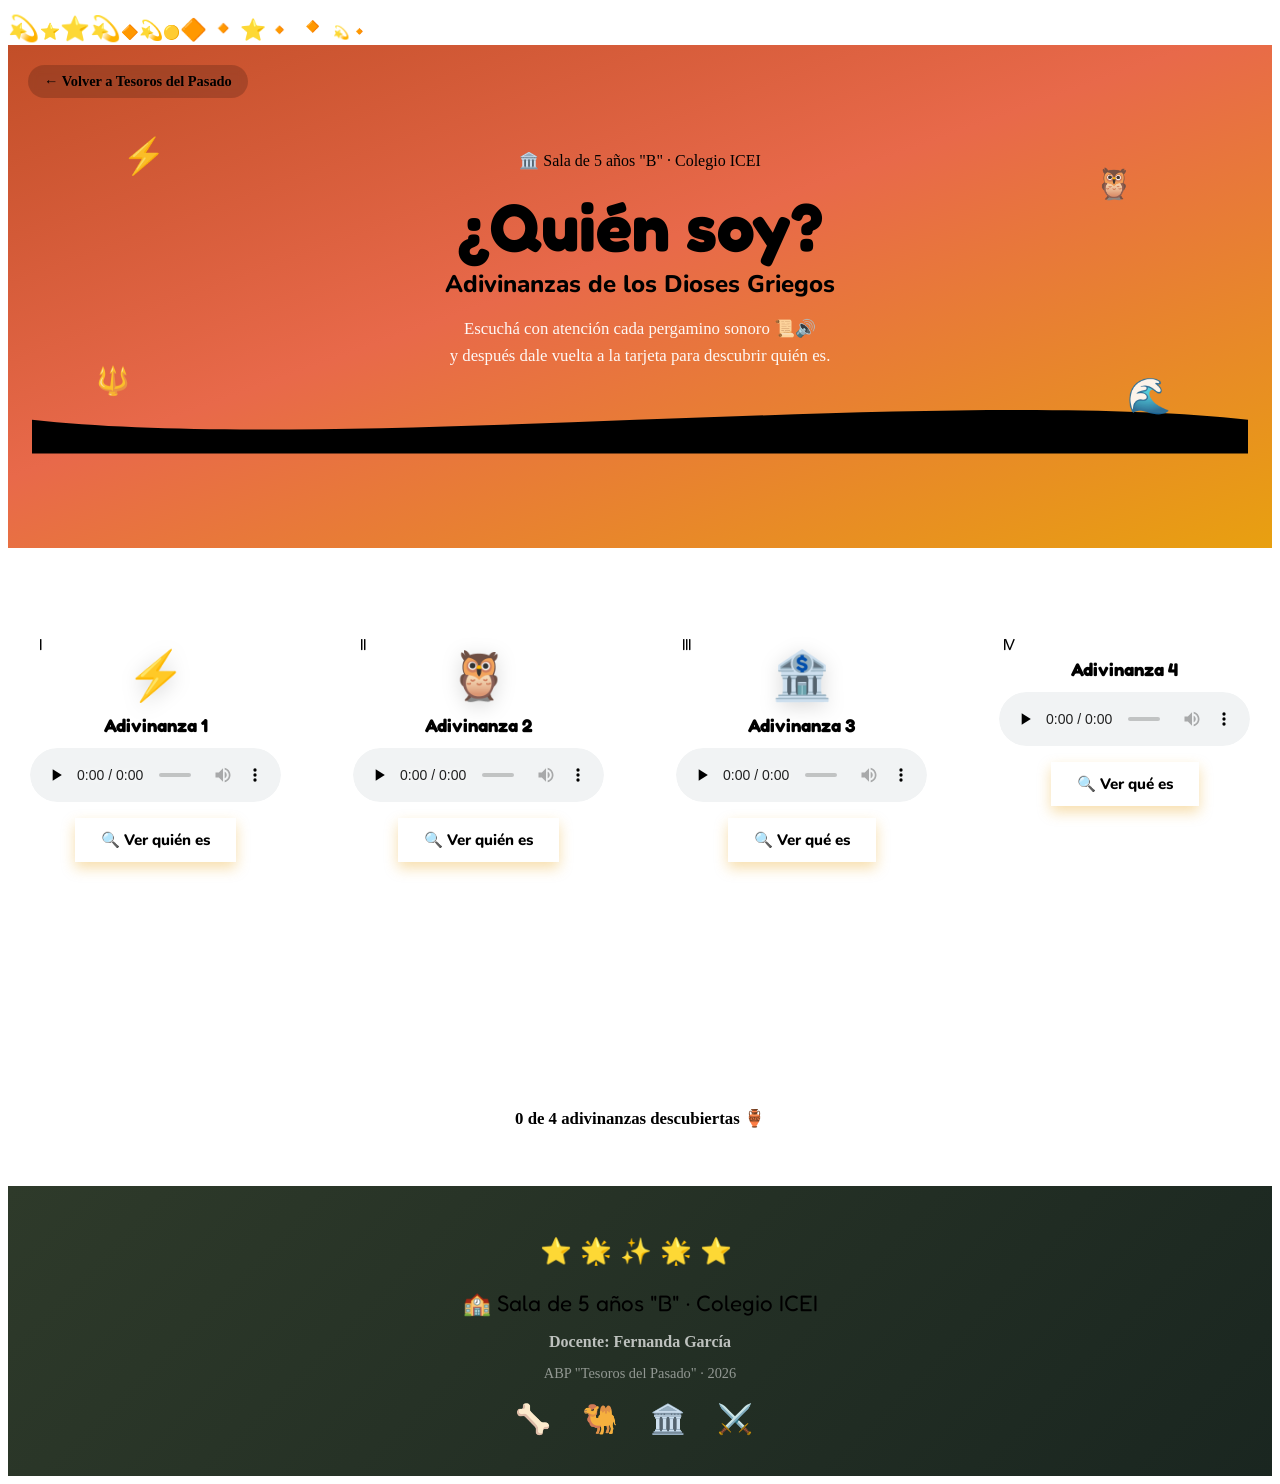
==== grecia/adivinanzas.html @ 4ac4b39e "Add files via upload" ====
<!DOCTYPE html>
<html lang="es">
<head>
  <meta charset="UTF-8" />
  <meta name="viewport" content="width=device-width, initial-scale=1.0" />
  <title>Adivinanzas de los Dioses · Tesoros del Pasado · ICEI</title>
  <link rel="stylesheet" href="styles.css" />
  <link rel="stylesheet" href="adivinanzas-styles.css" />
  <link rel="preconnect" href="https://fonts.googleapis.com" />
  <link rel="preconnect" href="https://fonts.gstatic.com" crossorigin />
  <link href="https://fonts.googleapis.com/css2?family=Fredoka+One&family=Nunito:wght@400;600;700;800&display=swap" rel="stylesheet" />
</head>
<body class="adiv-body">

  <!-- Partículas de fondo (mismo efecto que la landing) -->
  <div class="particles" id="particles"></div>

  <!-- MINI HERO -->
  <header class="adiv-hero">
    <a href="../index.html" class="adiv-back">← Volver a Tesoros del Pasado</a>

    <div class="adiv-hero-deco deco-a">⚡</div>
    <div class="adiv-hero-deco deco-b">🦉</div>
    <div class="adiv-hero-deco deco-c">🔱</div>
    <div class="adiv-hero-deco deco-d">🌊</div>

    <div class="adiv-hero-content">
      <p class="school-tag">🏛️ Sala de 5 años "B" · Colegio ICEI</p>
      <h1 class="adiv-title">
        <span>¿Quién soy?</span>
        <span class="adiv-title-sub">Adivinanzas de los Dioses Griegos</span>
      </h1>
      <p class="adiv-subtitle">
        Escuchá con atención cada pergamino sonoro 📜🔊<br/>
        y después dale vuelta a la tarjeta para descubrir quién es.
      </p>
    </div>

    <div class="wave-divider">
      <svg viewBox="0 0 1440 80" preserveAspectRatio="none" xmlns="http://www.w3.org/2000/svg">
        <path d="M0,40 C360,80 1080,0 1440,40 L1440,80 L0,80 Z" fill="var(--bg-main)"/>
      </svg>
    </div>
  </header>

  <!-- GRID DE ADIVINANZAS -->
  <main class="adiv-main">
    <div class="container">

      <div class="adiv-grid">

        <!-- ADIVINANZA 1 · ZEUS -->
        <div class="riddle-card" data-riddle="1">
          <div class="riddle-inner">

            <div class="riddle-face riddle-front">
              <div class="riddle-number">I</div>
              <span class="riddle-icon">⚡</span>
              <h2 class="riddle-label">Adivinanza 1</h2>
                   <audio class="riddle-audio" controls preload="none">
                <source src="zeus.mp3" type="audio/mpeg" />
              </audio>
              <button type="button" class="riddle-flip-btn">
                <span>🔍 Ver quién es</span>
              </button>
            </div>

            <div class="riddle-face riddle-back">
              <div class="riddle-img-carousel">
                <div class="riddle-img-track">
                  <img src="zeus.jpeg" alt="Dibujo de Zeus - producción 1" class="riddle-carousel-img active" />
                  <img src="zeus2.jpeg" alt="Dibujo de Zeus - producción 2" class="riddle-carousel-img" />
                </div>
                <button type="button" class="riddle-carousel-btn prev" aria-label="Dibujo anterior">‹</button>
                <button type="button" class="riddle-carousel-btn next" aria-label="Dibujo siguiente">›</button>
                <div class="riddle-carousel-dots">
                  <button type="button" class="riddle-dot-btn active" data-index="0" aria-label="Ver dibujo 1"></button>
                  <button type="button" class="riddle-dot-btn" data-index="1" aria-label="Ver dibujo 2"></button>
                </div>
              </div>
              <h3 class="riddle-answer-name">¡Soy Zeus! ⚡</h3>
              <p class="riddle-answer-fact">Dios del cielo y el trueno, rey del Olimpo.</p>
              <button type="button" class="riddle-flip-btn riddle-flip-back">
                <span>↩ Volver</span>
              </button>
            </div>

          </div>
        </div>

        <!-- ADIVINANZA 2 · ATENEA -->
        <div class="riddle-card" data-riddle="2">
          <div class="riddle-inner">

            <div class="riddle-face riddle-front">
              <div class="riddle-number">II</div>
              <span class="riddle-icon">🦉</span>
              <h2 class="riddle-label">Adivinanza 2</h2>
             
              <audio class="riddle-audio" controls preload="none">
                <source src="Atenea.mp4" type="audio/mpeg" />
              </audio>
              <button type="button" class="riddle-flip-btn">
                <span>🔍 Ver quién es</span>
              </button>
            </div>

           <div class="riddle-face riddle-back">
              <div class="riddle-img-carousel">
                <div class="riddle-img-track">
                  <img src="atenea.jpeg" alt="Dibujo de Zeus - producción 1" class="riddle-carousel-img active" />
                  <img src="zeus2.jpeg" alt="Dibujo de Zeus - producción 2" class="riddle-carousel-img" />
                </div>
                <button type="button" class="riddle-carousel-btn prev" aria-label="Dibujo anterior">‹</button>
                <button type="button" class="riddle-carousel-btn next" aria-label="Dibujo siguiente">›</button>
                <div class="riddle-carousel-dots">
                  <button type="button" class="riddle-dot-btn active" data-index="0" aria-label="Ver dibujo 1"></button>
                  <button type="button" class="riddle-dot-btn" data-index="1" aria-label="Ver dibujo 2"></button>
                </div>
              </div>
              <h3 class="riddle-answer-name">¡Soy Atenea! 🦉</h3>
              <p class="riddle-answer-fact">Diosa de la sabiduría y la estrategia.</p>
              <button type="button" class="riddle-flip-btn riddle-flip-back">
                <span>↩ Volver</span>
              </button>
            </div>

          </div>
        </div>

        <!-- ADIVINANZA 3 · PARTENÓN -->
        <div class="riddle-card" data-riddle="2">
          <div class="riddle-inner">

            <div class="riddle-face riddle-front">
              <div class="riddle-number">III</div>
              <span class="riddle-icon">🏦</span>
              <h2 class="riddle-label">Adivinanza 3</h2>
             
              <audio class="riddle-audio" controls preload="none">
                <source src="Partenon.mp4" type="audio/mpeg" />
              </audio>
              <button type="button" class="riddle-flip-btn">
                <span>🔍 Ver qué es</span>
              </button>
            </div>

           <div class="riddle-face riddle-back">
              <div class="riddle-img-carousel">
                <div class="riddle-img-track">
                   <!-- agregar imagenessssssssssss PARTENÓN -->
                  <img src="atenea.jpeg" alt="Dibujo de Zeus - producción 1" class="riddle-carousel-img active" />
                  <img src="zeus2.jpeg" alt="Dibujo de Zeus - producción 2" class="riddle-carousel-img" />
                </div>
                <button type="button" class="riddle-carousel-btn prev" aria-label="Dibujo anterior">‹</button>
                <button type="button" class="riddle-carousel-btn next" aria-label="Dibujo siguiente">›</button>
                <div class="riddle-carousel-dots">
                  <button type="button" class="riddle-dot-btn active" data-index="0" aria-label="Ver dibujo 1"></button>
                  <button type="button" class="riddle-dot-btn" data-index="1" aria-label="Ver dibujo 2"></button>
                </div>
              </div>
              <h3 class="riddle-answer-name">¡El Partenón! 🏦</h3>
              <p class="riddle-answer-fact">Templo griego.</p>
              <button type="button" class="riddle-flip-btn riddle-flip-back">
                <span>↩ Volver</span>
              </button>
            </div>

          </div>
        </div>

<!-- ADIVINANZA 4 · ??????? -->
        <div class="riddle-card" data-riddle="2">
          <div class="riddle-inner">

            <div class="riddle-face riddle-front">
              <div class="riddle-number">IV</div>
              <span class="riddle-icon"></span>
              <h2 class="riddle-label">Adivinanza 4</h2>
             
              <audio class="riddle-audio" controls preload="none">
                <source src="Partenon.mp4" type="audio/mpeg" />
              </audio>
              <button type="button" class="riddle-flip-btn">
                <span>🔍 Ver qué es</span>
              </button>
            </div>

           <div class="riddle-face riddle-back">
              <div class="riddle-img-carousel">
                <div class="riddle-img-track">
                   <!-- agregar imagenessssssssssss PARTENÓN -->
                  <img src="atenea.jpeg" alt="Dibujo de Zeus - producción 1" class="riddle-carousel-img active" />
                  <img src="zeus2.jpeg" alt="Dibujo de Zeus - producción 2" class="riddle-carousel-img" />
                </div>
                <button type="button" class="riddle-carousel-btn prev" aria-label="Dibujo anterior">‹</button>
                <button type="button" class="riddle-carousel-btn next" aria-label="Dibujo siguiente">›</button>
                <div class="riddle-carousel-dots">
                  <button type="button" class="riddle-dot-btn active" data-index="0" aria-label="Ver dibujo 1"></button>
                  <button type="button" class="riddle-dot-btn" data-index="1" aria-label="Ver dibujo 2"></button>
                </div>
              </div>
              <h3 class="riddle-answer-name">¡El Partenón! 🏦</h3>
              <p class="riddle-answer-fact">Templo griego.</p>
              <button type="button" class="riddle-flip-btn riddle-flip-back">
                <span>↩ Volver</span>
              </button>
            </div>

          </div>
        </div>

      </div>

      <p class="adiv-progress" id="adivProgress">0 de 4 adivinanzas descubiertas 🏺</p>

    </div>
  </main>

  <!-- FOOTER -->
  <footer class="footer">
    <div class="container">
      <div class="footer-stars">⭐🌟✨🌟⭐</div>
      <p class="footer-school">🏫 Sala de 5 años "B" · Colegio ICEI</p>
      <p class="footer-teachers">Docente: Fernanda García</p>
      <p class="footer-year">ABP "Tesoros del Pasado" · 2026</p>
      <div class="footer-emojis">🦴 🐫 🏛️ ⚔️</div>
    </div>
  </footer>

  <script src="adivinanzas-script.js"></script>
</body>
</html>
---- grecia/adivinanzas-styles.css ----
/* ============================================
   ADIVINANZAS DE LOS DIOSES — adivinanzas-styles.css
   Extiende la paleta de Tesoros del Pasado con un
   guiño a la cerámica griega: terracota + guarda griega
   ============================================ */

.adiv-body {
  background: var(--bg-main);
}

/* ---------- Guarda griega (meandro) — elemento distintivo ---------- */
.greek-key {
  height: 18px;
  width: 100%;
  background-image:
    linear-gradient(var(--gold-dark) 0 100%);
  -webkit-mask-image: url("data:image/svg+xml;utf8,<svg xmlns='http://www.w3.org/2000/svg' width='36' height='18'><path d='M0 0H36V6H12V12H36V18H6V6H0Z' fill='black'/></svg>");
  mask-image: url("data:image/svg+xml;utf8,<svg xmlns='http://www.w3.org/2000/svg' width='36' height='18'><path d='M0 0H36V6H12V12H36V18H6V6H0Z' fill='black'/></svg>");
  -webkit-mask-repeat: repeat-x;
  mask-repeat: repeat-x;
  -webkit-mask-size: 36px 18px;
  mask-size: 36px 18px;
}

/* ---------- Mini hero ---------- */
.adiv-hero {
  position: relative;
  background: linear-gradient(160deg, #C24E28 0%, #E8694A 45%, #E8A010 100%);
  padding: 90px 24px 90px;
  text-align: center;
  overflow: hidden;
}

.adiv-back {
  position: absolute;
  top: 20px;
  left: 20px;
  color: var(--white);
  text-decoration: none;
  font-weight: 700;
  font-size: 0.9rem;
  background: rgba(0,0,0,0.18);
  padding: 8px 16px;
  border-radius: 50px;
  backdrop-filter: blur(4px);
  transition: background 0.2s ease, transform 0.2s ease;
  z-index: 3;
}
.adiv-back:hover {
  background: rgba(0,0,0,0.32);
  transform: translateX(-3px);
}

.adiv-hero-deco {
  position: absolute;
  font-size: 2.2rem;
  animation: adivFloat 4s ease-in-out infinite alternate;
  pointer-events: none;
  opacity: 0.9;
}
.deco-a { top: 18%; left: 9%;  animation-delay: 0s; }
.deco-b { top: 24%; right: 11%; animation-delay: 0.6s; font-size: 1.9rem; }
.deco-c { bottom: 30%; left: 7%; animation-delay: 1.1s; font-size: 1.7rem; }
.deco-d { bottom: 26%; right: 8%; animation-delay: 0.3s; }

@keyframes adivFloat {
  from { transform: translateY(0) rotate(-6deg); }
  to   { transform: translateY(-12px) rotate(6deg); }
}

.adiv-hero-content { position: relative; z-index: 2; max-width: 720px; margin: 0 auto; }

.adiv-title {
  font-family: 'Fredoka One', cursive;
  color: var(--white);
  margin: 18px 0 14px;
  line-height: 1.15;
}
.adiv-title span:first-child {
  display: block;
  font-size: clamp(2.6rem, 8vw, 4.2rem);
  text-shadow: 3px 3px 0 var(--terracota), 0 6px 20px rgba(0,0,0,0.25);
}
.adiv-title-sub {
  display: block;
  font-family: 'Nunito', sans-serif;
  font-weight: 800;
  font-size: clamp(1.1rem, 3vw, 1.5rem);
  color: var(--gold-light);
  margin-top: 6px;
}

.adiv-subtitle {
  color: rgba(255,255,255,0.95);
  font-size: 1.05rem;
  line-height: 1.6;
}

/* ---------- Grid de adivinanzas ---------- */
.adiv-main {
  padding: 56px 0 40px;
  position: relative;
  z-index: 1;
}

.adiv-grid {
  display: grid;
  grid-template-columns: repeat(auto-fit, minmax(260px, 1fr));
  gap: 28px;
  margin-top: 8px;
}

/* ---------- Tarjeta con flip 3D ---------- */
.riddle-card {
  perspective: 1600px;
  min-height: 460px;
}

.riddle-inner {
  position: relative;
  width: 100%;
  height: 100%;
  min-height: 460px;
  transition: transform 0.7s cubic-bezier(0.4, 0.2, 0.2, 1);
  transform-style: preserve-3d;
}

.riddle-card.flipped .riddle-inner {
  transform: rotateY(180deg);
}

.riddle-face {
  position: absolute;
  inset: 0;
  backface-visibility: hidden;
  border-radius: var(--radius-card);
  padding: 26px 22px 22px;
  display: flex;
  flex-direction: column;
  align-items: center;
  text-align: center;
  box-shadow: 0 10px 28px var(--shadow);
  overflow: hidden;
}

.riddle-front {
  background: var(--bg-section);
  border: 2px solid var(--sand-dark);
}

.riddle-front::after {
  content: "";
  position: absolute;
  left: 0; right: 0; bottom: 0;
  height: 10px;
  background-image: linear-gradient(var(--terracota) 0 100%);
  -webkit-mask-image: url("data:image/svg+xml;utf8,<svg xmlns='http://www.w3.org/2000/svg' width='36' height='18'><path d='M0 0H36V6H12V12H36V18H6V6H0Z' fill='black'/></svg>");
  mask-image: url("data:image/svg+xml;utf8,<svg xmlns='http://www.w3.org/2000/svg' width='36' height='18'><path d='M0 0H36V6H12V12H36V18H6V6H0Z' fill='black'/></svg>");
  -webkit-mask-repeat: repeat-x;
  mask-repeat: repeat-x;
  -webkit-mask-size: 24px 10px;
  mask-size: 24px 10px;
}

.riddle-back {
  background: linear-gradient(165deg, #FFF8ED 0%, #FCEBC9 100%);
  border: 2px solid var(--gold);
  transform: rotateY(180deg);
  justify-content: center;
}

.riddle-number {
  font-family: 'Fredoka One', cursive;
  font-size: 1rem;
  color: var(--white);
  background: var(--terracota);
  width: 32px;
  height: 32px;
  border-radius: 50%;
  display: flex;
  align-items: center;
  justify-content: center;
  position: absolute;
  top: 16px;
  left: 16px;
}

.riddle-icon {
  font-size: 3rem;
  margin-top: 10px;
  filter: drop-shadow(0 4px 10px rgba(0,0,0,0.15));
}

.riddle-label {
  font-family: 'Fredoka One', cursive;
  color: var(--terracota);
  font-size: 1.15rem;
  margin: 10px 0 12px;
}

.riddle-text {
  font-size: 0.98rem;
  line-height: 1.55;
  color: var(--text-soft);
  margin-bottom: 16px;
  flex-grow: 1;
}

.riddle-audio {
  width: 100%;
  max-width: 260px;
  margin-bottom: 16px;
  border-radius: 50px;
}

.riddle-audio-soon {
  background: var(--sand);
  color: var(--text-soft);
  font-weight: 700;
  font-size: 0.85rem;
  padding: 8px 16px;
  border-radius: 50px;
  margin-bottom: 16px;
  border: 1px dashed var(--gold-dark);
}

.riddle-flip-btn {
  border: none;
  background: var(--gold);
  color: var(--white);
  font-family: 'Nunito', sans-serif;
  font-weight: 800;
  font-size: 0.95rem;
  padding: 12px 26px;
  border-radius: var(--radius-btn);
  cursor: pointer;
  transition: transform 0.2s ease, background 0.2s ease;
  box-shadow: 0 6px 14px rgba(232, 160, 16, 0.35);
}
.riddle-flip-btn:hover {
  transform: translateY(-2px) scale(1.03);
  background: var(--gold-dark);
}

.riddle-flip-back {
  background: var(--sky);
  box-shadow: 0 6px 14px rgba(74, 175, 204, 0.35);
  margin-top: 14px;
}
.riddle-flip-back:hover { background: var(--sky-dark); }

.riddle-img {
  width: 100%;
  max-width: 220px;
  aspect-ratio: 3 / 4;
  object-fit: cover;
  border-radius: 16px;
  border: 3px solid var(--white);
  box-shadow: 0 8px 20px var(--shadow);
  margin-bottom: 14px;
}

/* ---------- Mini-carrusel (tarjetas con más de 1 dibujo de respuesta) ---------- */
.riddle-img-carousel {
  position: relative;
  width: 100%;
  max-width: 220px;
  aspect-ratio: 3 / 4;
  border-radius: 16px;
  overflow: hidden;
  border: 3px solid var(--white);
  box-shadow: 0 8px 20px var(--shadow);
  margin-bottom: 14px;
}

.riddle-img-track { position: relative; width: 100%; height: 100%; }

.riddle-carousel-img {
  position: absolute;
  inset: 0;
  width: 100%;
  height: 100%;
  object-fit: cover;
  opacity: 0;
  transition: opacity 0.4s ease;
}
.riddle-carousel-img.active { opacity: 1; }

.riddle-carousel-btn {
  position: absolute;
  top: 50%;
  transform: translateY(-50%);
  background: rgba(0,0,0,0.35);
  color: var(--white);
  border: none;
  width: 28px;
  height: 28px;
  border-radius: 50%;
  font-size: 1.1rem;
  line-height: 1;
  cursor: pointer;
  display: flex;
  align-items: center;
  justify-content: center;
  transition: background 0.2s ease;
}
.riddle-carousel-btn:hover { background: rgba(0,0,0,0.55); }
.riddle-carousel-btn.prev { left: 8px; }
.riddle-carousel-btn.next { right: 8px; }

.riddle-carousel-dots {
  position: absolute;
  bottom: 8px;
  left: 0;
  right: 0;
  display: flex;
  justify-content: center;
  gap: 6px;
}
.riddle-dot-btn {
  width: 8px;
  height: 8px;
  border-radius: 50%;
  border: none;
  background: rgba(255,255,255,0.55);
  cursor: pointer;
  padding: 0;
}
.riddle-dot-btn.active { background: var(--gold-light); }

.riddle-answer-name {
  font-family: 'Fredoka One', cursive;
  color: var(--jungle);
  font-size: 1.3rem;
  margin-bottom: 6px;
}

.riddle-answer-fact {
  color: var(--text-soft);
  font-size: 0.92rem;
  margin-bottom: 4px;
}

/* Marca sutil en tarjetas con audio pendiente */
.audio-pending .riddle-front {
  border-style: dashed;
}

/* ---------- Progreso ---------- */
.adiv-progress {
  text-align: center;
  margin-top: 36px;
  font-weight: 800;
  color: var(--text-soft);
  font-size: 1.05rem;
}

/* ---------- Responsive ---------- */
@media (max-width: 480px) {
  .adiv-back { font-size: 0.8rem; padding: 6px 12px; top: 14px; left: 14px; }
  .riddle-card, .riddle-inner { min-height: 420px; }
}

/* ---------- Accesibilidad: reduce motion ---------- */
@media (prefers-reduced-motion: reduce) {
  .riddle-inner { transition: none; }
  .adiv-hero-deco { animation: none; }
}

/* ============================================
   FOOTER
   ============================================ */
.footer {
  background: linear-gradient(135deg, #2E3A2A 0%, #1A2620 100%);
  color: var(--white);
  text-align: center;
  padding: 50px 24px 40px;
}
.footer-stars {
  font-size: 1.6rem;
  letter-spacing: 8px;
  margin-bottom: 18px;
  animation: starPulse 2s ease-in-out infinite;
}
@keyframes starPulse {
  0%, 100% { opacity: 1; }
  50%       { opacity: 0.6; }
}
.footer-school {
  font-family: 'Fredoka One', cursive;
  font-size: 1.4rem;
  margin-bottom: 8px;
  color: var(--gold-light);
}
.footer-teachers {
  font-size: 1rem;
  color: rgba(255,255,255,0.7);
  margin-bottom: 6px;
  font-weight: 600;
}
.footer-year {
  font-size: 0.9rem;
  color: rgba(255,255,255,0.5);
  margin-bottom: 20px;
}
.footer-emojis {
  font-size: 1.8rem;
  letter-spacing: 12px;
}
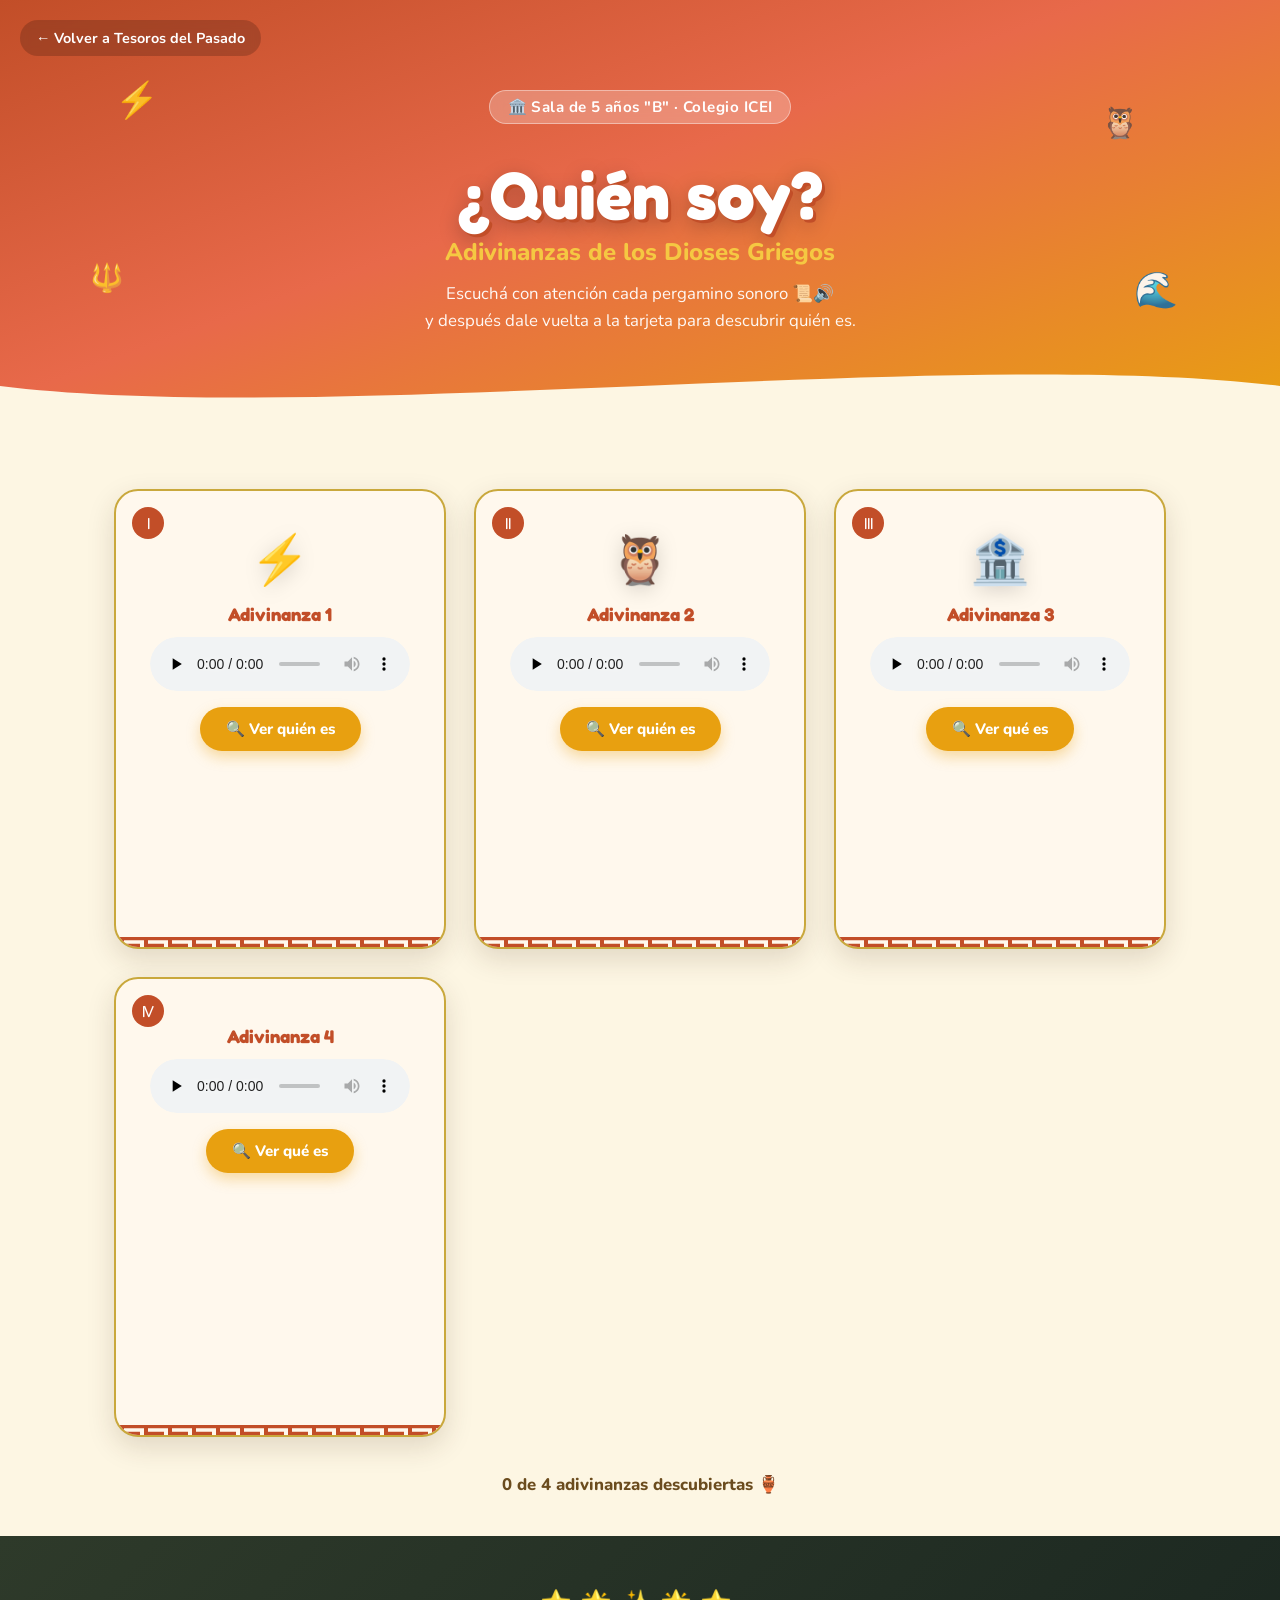
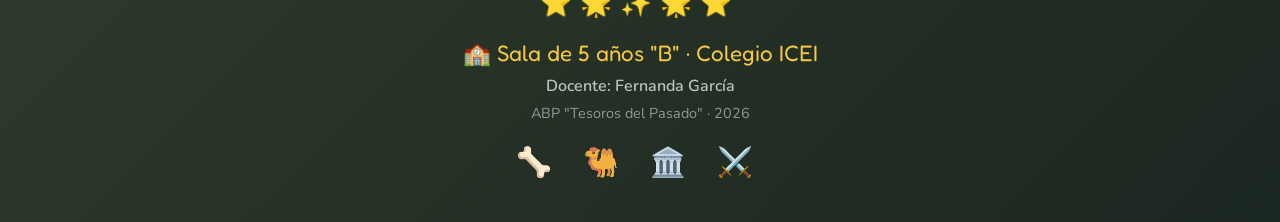
==== commit 81dca957: "Update stylesheet link path in adivinanzas.html" ====
--- a/grecia/adivinanzas.html
+++ b/grecia/adivinanzas.html
@@ -4,7 +4,7 @@
   <meta charset="UTF-8" />
   <meta name="viewport" content="width=device-width, initial-scale=1.0" />
   <title>Adivinanzas de los Dioses · Tesoros del Pasado · ICEI</title>
-  <link rel="stylesheet" href="styles.css" />
+  <link rel="stylesheet" href="../styles.css" />
   <link rel="stylesheet" href="adivinanzas-styles.css" />
   <link rel="preconnect" href="https://fonts.googleapis.com" />
   <link rel="preconnect" href="https://fonts.gstatic.com" crossorigin />
--- a/styles.css
+++ b/styles.css
@@ -0,0 +1,878 @@
+/* ============================================
+   TESOROS DEL PASADO — Sala de 5 · ICEI
+   Paleta: arena cálida, terracota, dorado,
+   cielo turquesa, verde selva
+   ============================================ */
+
+/* ---------- Variables ---------- */
+:root {
+  --bg-main:       #FDF6E3;
+  --bg-section:    #FFF8ED;
+  --gold:          #E8A010;
+  --gold-light:    #F5C842;
+  --gold-dark:     #B8780A;
+  --terracota:     #C24E28;
+  --terracota-lt:  #E8694A;
+  --sky:           #4AAFCC;
+  --sky-dark:      #2E8DAE;
+  --jungle:        #3A8F5C;
+  --jungle-lt:     #5EB87E;
+  --sand:          #F2D98A;
+  --sand-dark:     #C9A83C;
+  --text-main:     #3D2B0F;
+  --text-soft:     #6B4C1E;
+  --white:         #FFFFFF;
+  --shadow:        rgba(61,43,15,0.15);
+  --radius-card:   24px;
+  --radius-btn:    50px;
+}
+
+/* ---------- Reset & Base ---------- */
+*, *::before, *::after { box-sizing: border-box; margin: 0; padding: 0; }
+
+html { scroll-behavior: smooth; }
+
+body {
+  font-family: 'Nunito', sans-serif;
+  background: var(--bg-main);
+  color: var(--text-main);
+  overflow-x: hidden;
+  position: relative;
+}
+
+/* ---------- Partículas de fondo ---------- */
+.particles {
+  position: fixed;
+  inset: 0;
+  pointer-events: none;
+  z-index: 0;
+  overflow: hidden;
+}
+
+.particle {
+  position: absolute;
+  font-size: 1.4rem;
+  opacity: 0.18;
+  animation: floatParticle linear infinite;
+  user-select: none;
+}
+
+@keyframes floatParticle {
+  0%   { transform: translateY(110vh) rotate(0deg); opacity: 0; }
+  10%  { opacity: 0.18; }
+  90%  { opacity: 0.18; }
+  100% { transform: translateY(-10vh) rotate(360deg); opacity: 0; }
+}
+
+/* ---------- Contenedor ---------- */
+.container {
+  max-width: 1100px;
+  margin: 0 auto;
+  padding: 0 24px;
+  position: relative;
+  z-index: 1;
+}
+
+/* ============================================
+   HERO
+   ============================================ */
+.hero {
+  position: relative;
+  background: linear-gradient(160deg, #4AAFCC 0%, #2E8DAE 35%, #E8A010 100%);
+  padding: 60px 24px 100px;
+  text-align: center;
+  overflow: hidden;
+}
+
+/* Decoraciones flotantes hero */
+.hero-deco {
+  position: absolute;
+  font-size: 2.4rem;
+  animation: heroDeco 4s ease-in-out infinite alternate;
+  pointer-events: none;
+}
+.deco-sun   { top: 14%; left: 8%;  animation-delay: 0s; }
+.deco-star1 { top: 20%; right: 10%; animation-delay: 0.7s; font-size: 1.8rem; }
+.deco-star2 { bottom: 28%; left: 6%; animation-delay: 1.2s; font-size: 1.4rem; }
+.deco-gem   { bottom: 30%; right: 7%; animation-delay: 0.4s; }
+
+@keyframes heroDeco {
+  from { transform: translateY(0) rotate(-8deg); }
+  to   { transform: translateY(-14px) rotate(8deg); }
+}
+
+/* Cofre animado */
+.chest-wrap {
+  display: flex;
+  justify-content: center;
+  margin-bottom: 16px;
+}
+.chest {
+  font-size: 6rem;
+  display: inline-block;
+  animation: chestBounce 2s ease-in-out infinite;
+  filter: drop-shadow(0 8px 20px rgba(0,0,0,0.3));
+}
+@keyframes chestBounce {
+  0%, 100% { transform: translateY(0) scale(1);    }
+  50%       { transform: translateY(-12px) scale(1.06); }
+}
+
+/* Texto hero */
+.school-tag {
+  display: inline-block;
+  background: rgba(255,255,255,0.25);
+  color: var(--white);
+  font-weight: 700;
+  font-size: 0.95rem;
+  border-radius: 50px;
+  padding: 6px 18px;
+  margin-bottom: 14px;
+  letter-spacing: 0.03em;
+  backdrop-filter: blur(6px);
+  border: 1px solid rgba(255,255,255,0.4);
+}
+
+h1 {
+  font-family: 'Fredoka One', cursive;
+  line-height: 1;
+  margin-bottom: 16px;
+}
+.title-line1 {
+  display: block;
+  font-size: clamp(3.2rem, 10vw, 6rem);
+  color: var(--gold-light);
+  text-shadow:
+    3px 3px 0 var(--gold-dark),
+    0 6px 20px rgba(0,0,0,0.25);
+  letter-spacing: 0.02em;
+}
+.title-line2 {
+  display: block;
+  font-size: clamp(2.2rem, 7vw, 4.2rem);
+  color: var(--white);
+  text-shadow: 2px 2px 0 rgba(0,0,0,0.2);
+}
+
+.hero-subtitle {
+  font-size: clamp(1rem, 3vw, 1.25rem);
+  color: rgba(255,255,255,0.92);
+  font-weight: 600;
+  line-height: 1.6;
+  margin-bottom: 32px;
+  max-width: 540px;
+  margin-left: auto;
+  margin-right: auto;
+}
+
+/* Botón hero */
+.btn-hero {
+  display: inline-flex;
+  align-items: center;
+  gap: 10px;
+  background: var(--white);
+  color: var(--terracota);
+  font-family: 'Fredoka One', cursive;
+  font-size: 1.2rem;
+  padding: 14px 36px;
+  border-radius: var(--radius-btn);
+  text-decoration: none;
+  box-shadow: 0 6px 24px rgba(0,0,0,0.2), 0 2px 0 var(--gold-dark) inset;
+  transition: transform 0.2s, box-shadow 0.2s;
+}
+.btn-hero:hover {
+  transform: translateY(-3px) scale(1.04);
+  box-shadow: 0 10px 30px rgba(0,0,0,0.25);
+}
+.btn-hero:active { transform: translateY(1px); }
+.btn-icon { animation: bounce 1.2s ease-in-out infinite; }
+@keyframes bounce {
+  0%, 100% { transform: translateY(0); }
+  50%       { transform: translateY(5px); }
+}
+
+/* Wave */
+.wave-divider {
+  position: absolute;
+  bottom: -1px; left: 0; right: 0;
+  line-height: 0;
+}
+.wave-divider svg { width: 100%; height: 80px; }
+
+/* ============================================
+   INTRO
+   ============================================ */
+.intro {
+  padding: 60px 0 40px;
+}
+.intro-card {
+  display: flex;
+  align-items: flex-start;
+  gap: 24px;
+  background: var(--white);
+  border-radius: var(--radius-card);
+  padding: 36px 40px;
+  box-shadow: 0 4px 24px var(--shadow);
+  border-left: 8px solid var(--gold);
+}
+.intro-emoji {
+  font-size: 3rem;
+  flex-shrink: 0;
+  line-height: 1;
+}
+.intro-card h2 {
+  font-family: 'Fredoka One', cursive;
+  font-size: 1.7rem;
+  color: var(--terracota);
+  margin-bottom: 10px;
+}
+.intro-card p {
+  font-size: 1.05rem;
+  color: var(--text-soft);
+  line-height: 1.7;
+}
+
+@media (max-width: 600px) {
+  .intro-card { flex-direction: column; padding: 24px; }
+}
+
+/* ============================================
+   VIDEOS SECTION
+   ============================================ */
+.videos-section {
+  padding: 20px 0 70px;
+}
+
+.section-title {
+  font-family: 'Fredoka One', cursive;
+  font-size: clamp(1.8rem, 5vw, 2.6rem);
+  color: var(--terracota);
+  text-align: center;
+  margin-bottom: 8px;
+  display: flex;
+  align-items: center;
+  justify-content: center;
+  gap: 12px;
+}
+.section-title-emoji {
+  font-size: 2rem;
+  animation: spin 6s linear infinite;
+}
+@keyframes spin {
+  from { transform: rotate(0deg); }
+  to   { transform: rotate(360deg); }
+}
+.section-subtitle {
+  text-align: center;
+  color: var(--text-soft);
+  font-size: 1rem;
+  font-weight: 600;
+  margin-bottom: 40px;
+}
+
+/* GRID */
+.cards-grid {
+  display: grid;
+  grid-template-columns: repeat(auto-fit, minmax(240px, 1fr));
+  gap: 28px;
+}
+
+/* CARD */
+.civ-card {
+  position: relative;
+  background: var(--white);
+  border-radius: var(--radius-card);
+  box-shadow: 0 6px 28px var(--shadow);
+  display: flex;
+  flex-direction: column;
+  align-items: center;
+  text-align: center;
+  overflow: hidden;
+  transition: transform 0.3s, box-shadow 0.3s;
+  border: 3px solid transparent;
+}
+.civ-card:hover {
+  transform: translateY(-8px) rotate(-1deg);
+  box-shadow: 0 16px 40px rgba(61,43,15,0.22);
+}
+.civ-card.coming-soon {
+  opacity: 0.75;
+  filter: grayscale(30%);
+}
+.civ-card.coming-soon:hover {
+  transform: translateY(-4px);
+}
+
+/* Top accent strip per civilization */
+.civ-card[data-civ="prehistoria"] { border-color: var(--jungle); }
+.civ-card[data-civ="prehistoria"] .card-emoji-wrap { background: #EAF6EE; }
+
+.civ-card[data-civ="egipto"]      { border-color: var(--gold); }
+.civ-card[data-civ="egipto"] .card-emoji-wrap { background: #FEF8D8; }
+
+.civ-card[data-civ="grecia"]      { border-color: var(--sky); }
+.civ-card[data-civ="grecia"] .card-emoji-wrap { background: #E5F5FA; }
+
+.civ-card[data-civ="roma"]        { border-color: var(--terracota); }
+.civ-card[data-civ="roma"] .card-emoji-wrap { background: #FDF0EC; }
+
+/* Badge */
+.card-badge {
+  position: absolute;
+  top: 14px; right: 14px;
+  font-size: 0.72rem;
+  font-weight: 800;
+  padding: 4px 12px;
+  border-radius: 50px;
+  letter-spacing: 0.04em;
+}
+.card-badge.ready {
+  background: var(--jungle);
+  color: var(--white);
+}
+.card-badge.soon {
+  background: var(--sand);
+  color: var(--gold-dark);
+}
+
+/* Emoji area */
+.card-emoji-wrap {
+  width: 100%;
+  padding: 30px 0 20px;
+}
+.card-emoji {
+  font-size: 4rem;
+  display: block;
+  animation: cardEmoji 3s ease-in-out infinite alternate;
+}
+@keyframes cardEmoji {
+  from { transform: scale(1) rotate(-4deg); }
+  to   { transform: scale(1.1) rotate(4deg); }
+}
+
+/* Body */
+.card-body {
+  padding: 0 20px 16px;
+  flex: 1;
+}
+.card-title {
+  font-family: 'Fredoka One', cursive;
+  font-size: 1.5rem;
+  margin-bottom: 8px;
+  color: var(--text-main);
+}
+.card-desc {
+  font-size: 0.95rem;
+  color: var(--text-soft);
+  line-height: 1.5;
+  margin-bottom: 12px;
+}
+.card-tag {
+  display: inline-block;
+  font-size: 0.8rem;
+  font-weight: 700;
+  background: var(--sand);
+  color: var(--gold-dark);
+  padding: 4px 14px;
+  border-radius: 50px;
+}
+
+/* Card button */
+.card-btn {
+  display: block;
+  width: calc(100% - 40px);
+  margin: 0 20px 24px;
+  padding: 12px 0;
+  border-radius: var(--radius-btn);
+  font-family: 'Fredoka One', cursive;
+  font-size: 1.1rem;
+  text-decoration: none;
+  text-align: center;
+  transition: transform 0.2s, filter 0.2s;
+}
+a.card-btn {
+  background: linear-gradient(135deg, var(--terracota), var(--terracota-lt));
+  color: var(--white);
+  box-shadow: 0 4px 12px rgba(194,78,40,0.4);
+}
+a.card-btn:hover {
+  transform: scale(1.04);
+  filter: brightness(1.1);
+}
+.card-btn.disabled {
+  background: #ddd;
+  color: #999;
+  cursor: not-allowed;
+}
+
+/* Per-civ button colors */
+.civ-card[data-civ="prehistoria"] a.card-btn {
+  background: linear-gradient(135deg, var(--jungle), var(--jungle-lt));
+  box-shadow: 0 4px 12px rgba(58,143,92,0.4);
+}
+.civ-card[data-civ="egipto"] a.card-btn {
+  background: linear-gradient(135deg, var(--gold-dark), var(--gold-light));
+  box-shadow: 0 4px 12px rgba(232,160,16,0.4);
+}
+.civ-card[data-civ="grecia"] a.card-btn {
+  background: linear-gradient(135deg, var(--sky-dark), var(--sky));
+  box-shadow: 0 4px 12px rgba(74,175,204,0.4);
+}
+
+
+/* ============================================
+   SALA DE ESCAPE
+   ============================================ */
+.escape-section {
+  padding: 0 0 70px;
+}
+
+.escape-card {
+  background: linear-gradient(135deg, #1A2620 0%, #2E3A2A 60%, #3A4A30 100%);
+  border-radius: 28px;
+  padding: 48px 40px;
+  display: flex;
+  align-items: center;
+  gap: 40px;
+  box-shadow: 0 12px 48px rgba(26,38,32,.35);
+  overflow: hidden;
+  position: relative;
+}
+
+/* Left column */
+.escape-left { flex: 1; min-width: 0; }
+
+.escape-icons {
+  font-size: 2rem;
+  letter-spacing: 6px;
+  margin-bottom: 14px;
+  animation: escIcons 3s ease-in-out infinite alternate;
+}
+@keyframes escIcons {
+  from { transform: translateY(0); }
+  to   { transform: translateY(-6px); }
+}
+
+.escape-title {
+  font-family: 'Fredoka One', cursive;
+  font-size: clamp(2rem, 5vw, 2.8rem);
+  color: var(--gold-light);
+  margin-bottom: 14px;
+  line-height: 1.1;
+  text-shadow: 2px 2px 0 var(--gold-dark);
+}
+
+.escape-desc {
+  font-size: 1.05rem;
+  color: rgba(255,255,255,.8);
+  line-height: 1.65;
+  margin-bottom: 20px;
+  font-weight: 600;
+}
+
+.escape-badges {
+  display: flex;
+  flex-wrap: wrap;
+  gap: 8px;
+  margin-bottom: 28px;
+}
+.escape-badges span {
+  background: rgba(255,255,255,.1);
+  color: rgba(255,255,255,.85);
+  font-weight: 700;
+  font-size: .85rem;
+  padding: 5px 14px;
+  border-radius: 50px;
+  border: 1px solid rgba(255,255,255,.2);
+}
+
+/* CTA button */
+.btn-escape {
+  display: inline-flex;
+  align-items: center;
+  gap: 12px;
+  background: linear-gradient(135deg, var(--gold-dark), var(--gold-light));
+  color: #1A2620;
+  font-family: 'Fredoka One', cursive;
+  font-size: 1.25rem;
+  padding: 16px 38px;
+  border-radius: var(--radius-btn);
+  text-decoration: none;
+  box-shadow: 0 6px 24px rgba(232,160,16,.45);
+  transition: transform .22s, box-shadow .22s, filter .22s;
+}
+.btn-escape:hover {
+  transform: translateY(-4px) scale(1.04);
+  box-shadow: 0 12px 32px rgba(232,160,16,.55);
+  filter: brightness(1.08);
+}
+.btn-escape:active { transform: translateY(1px); }
+.btn-escape-arrow {
+  font-size: 1.4rem;
+  transition: transform .2s;
+}
+.btn-escape:hover .btn-escape-arrow { transform: translateX(5px); }
+
+/* Right column — decorative trophy */
+.escape-right {
+  flex-shrink: 0;
+  position: relative;
+  width: 160px;
+  height: 160px;
+  display: flex;
+  align-items: center;
+  justify-content: center;
+}
+.escape-chest {
+  font-size: 6rem;
+  animation: chestBounce 2s ease-in-out infinite;
+  filter: drop-shadow(0 0 24px rgba(245,200,66,.5));
+  line-height: 1;
+}
+.escape-deco {
+  position: absolute;
+  font-size: 1.6rem;
+  animation: heroDeco 3.5s ease-in-out infinite alternate;
+}
+.ed1 { top: 0; right: 0;  animation-delay: 0s; }
+.ed2 { top: 10px; left: 0; animation-delay: .6s; font-size: 1.2rem; }
+.ed3 { bottom: 4px; right: 12px; animation-delay: 1.1s; font-size: 1.3rem; }
+
+@media (max-width: 640px) {
+  .escape-card {
+    flex-direction: column;
+    padding: 32px 24px;
+    text-align: center;
+  }
+  .escape-badges { justify-content: center; }
+  .escape-right { width: 100px; height: 100px; }
+  .escape-chest { font-size: 4.5rem; }
+}
+
+
+
+
+
+/* ============================================
+   TIMELINE
+   ============================================ */
+.timeline-section {
+  background: linear-gradient(180deg, var(--bg-main) 0%, #EEF8FF 100%);
+  padding: 60px 0 70px;
+}
+
+.timeline {
+  position: relative;
+  display: flex;
+  flex-direction: column;
+  gap: 0;
+  margin-top: 40px;
+  max-width: 600px;
+  margin-left: auto;
+  margin-right: auto;
+}
+/* Vertical line */
+.timeline::before {
+  content: '';
+  position: absolute;
+  left: 38px;
+  top: 0; bottom: 0;
+  width: 4px;
+  background: linear-gradient(180deg, var(--jungle), var(--gold), var(--sky), var(--terracota));
+  border-radius: 4px;
+}
+
+.tl-item {
+  display: flex;
+  align-items: center;
+  gap: 24px;
+  padding: 18px 0;
+  opacity: 0;
+  transform: translateX(-30px);
+  transition: opacity 0.5s ease, transform 0.5s ease;
+}
+.tl-item.visible {
+  opacity: 1;
+  transform: translateX(0);
+}
+
+.tl-dot {
+  width: 76px;
+  height: 76px;
+  border-radius: 50%;
+  background: var(--white);
+  box-shadow: 0 4px 16px var(--shadow);
+  display: flex;
+  align-items: center;
+  justify-content: center;
+  font-size: 2.2rem;
+  flex-shrink: 0;
+  border: 4px solid var(--gold-light);
+  z-index: 1;
+}
+
+.tl-content {
+  background: var(--white);
+  border-radius: 16px;
+  padding: 16px 24px;
+  box-shadow: 0 3px 14px var(--shadow);
+  flex: 1;
+}
+.tl-content strong {
+  display: block;
+  font-family: 'Fredoka One', cursive;
+  font-size: 1.25rem;
+  color: var(--terracota);
+}
+.tl-content span {
+  font-size: 0.95rem;
+  color: var(--text-soft);
+  font-weight: 600;
+}
+
+/* ---------- Timeline photo carousel ---------- */
+.tl-carousel {
+  position: relative;
+  margin-top: 14px;
+  width: 100%;
+  max-width: 320px;
+  aspect-ratio: 4 / 3;
+  border-radius: 14px;
+  overflow: hidden;
+  box-shadow: 0 3px 10px var(--shadow);
+  background: var(--bg-section);
+}
+
+.tl-carousel-track {
+  position: relative;
+  width: 100%;
+  height: 100%;
+}
+
+.tl-carousel-img {
+  position: absolute;
+  inset: 0;
+  width: 100%;
+  height: 100%;
+  object-fit: cover;
+  opacity: 0;
+  transition: opacity 0.6s ease;
+  pointer-events: none;
+}
+
+.tl-carousel-img.active {
+  opacity: 1;
+  pointer-events: auto;
+}
+
+.tl-carousel-btn {
+  position: absolute;
+  top: 50%;
+  transform: translateY(-50%);
+  width: 32px;
+  height: 32px;
+  border: none;
+  border-radius: 50%;
+  background: rgba(61, 43, 15, 0.45);
+  color: var(--white);
+  font-size: 1.2rem;
+  line-height: 1;
+  display: flex;
+  align-items: center;
+  justify-content: center;
+  cursor: pointer;
+  transition: background 0.2s ease, transform 0.2s ease;
+  z-index: 2;
+}
+.tl-carousel-btn:hover {
+  background: rgba(61, 43, 15, 0.7);
+  transform: translateY(-50%) scale(1.08);
+}
+.tl-carousel-btn.prev { left: 8px; }
+.tl-carousel-btn.next { right: 8px; }
+
+.tl-carousel-dots {
+  position: absolute;
+  bottom: 8px;
+  left: 0;
+  right: 0;
+  display: flex;
+  justify-content: center;
+  gap: 6px;
+  z-index: 2;
+}
+
+.tl-dot-btn {
+  width: 8px;
+  height: 8px;
+  border-radius: 50%;
+  border: none;
+  background: rgba(255, 255, 255, 0.6);
+  cursor: pointer;
+  padding: 0;
+  transition: background 0.2s ease, transform 0.2s ease;
+}
+.tl-dot-btn.active {
+  background: var(--gold-light);
+  transform: scale(1.3);
+}
+
+.tl-carousel-img { cursor: zoom-in; }
+
+/* ---------- Lightbox pantalla completa ---------- */
+.lightbox {
+  position: fixed;
+  inset: 0;
+  background: rgba(20, 14, 6, 0.92);
+  display: flex;
+  align-items: center;
+  justify-content: center;
+  z-index: 10000;
+  opacity: 0;
+  visibility: hidden;
+  transition: opacity 0.25s ease;
+  padding: 24px;
+}
+.lightbox.open {
+  opacity: 1;
+  visibility: visible;
+}
+
+.lightbox-img {
+  max-width: min(92vw, 1100px);
+  max-height: 88vh;
+  border-radius: 12px;
+  box-shadow: 0 10px 40px rgba(0,0,0,0.5);
+  object-fit: contain;
+  transform: scale(0.95);
+  transition: transform 0.25s ease;
+  position: relative;
+  z-index: 1;
+}
+.lightbox.open .lightbox-img { transform: scale(1); }
+
+.lightbox-close {
+  position: absolute;
+  top: 20px;
+  right: 20px;
+  width: 44px;
+  height: 44px;
+  border: none;
+  border-radius: 50%;
+  background: rgba(255,255,255,0.12);
+  color: var(--white);
+  font-size: 1.3rem;
+  cursor: pointer;
+  display: flex;
+  align-items: center;
+  justify-content: center;
+  transition: background 0.2s ease;
+  z-index: 2;
+}
+.lightbox-close:hover { background: rgba(255,255,255,0.25); }
+
+.lightbox-btn {
+  position: absolute;
+  top: 50%;
+  transform: translateY(-50%);
+  width: 52px;
+  height: 52px;
+  border: none;
+  border-radius: 50%;
+  background: rgba(255,255,255,0.12);
+  color: var(--white);
+  font-size: 1.8rem;
+  cursor: pointer;
+  display: flex;
+  align-items: center;
+  justify-content: center;
+  transition: background 0.2s ease, transform 0.2s ease;
+  z-index: 2;
+}
+.lightbox-btn:hover {
+  background: rgba(255,255,255,0.25);
+  transform: translateY(-50%) scale(1.08);
+}
+.lightbox-prev { left: 20px; }
+.lightbox-next { right: 20px; }
+
+.lightbox-counter {
+  position: absolute;
+  bottom: 24px;
+  left: 50%;
+  transform: translateX(-50%);
+  color: rgba(255,255,255,0.8);
+  font-weight: 700;
+  font-size: 0.95rem;
+  letter-spacing: 0.5px;
+  z-index: 2;
+}
+
+@media (max-width: 480px) {
+  .lightbox { padding: 16px; }
+  .lightbox-img { max-width: 88vw; max-height: 72vh; }
+  .lightbox-btn { width: 40px; height: 40px; font-size: 1.4rem; background: rgba(20,14,6,0.55); }
+  .lightbox-prev { left: 4px; }
+  .lightbox-next { right: 4px; }
+  .lightbox-close { top: 8px; right: 8px; background: rgba(20,14,6,0.55); }
+  .lightbox-counter { bottom: 12px; }
+}
+
+/* ============================================
+   FOOTER
+   ============================================ */
+.footer {
+  background: linear-gradient(135deg, #2E3A2A 0%, #1A2620 100%);
+  color: var(--white);
+  text-align: center;
+  padding: 50px 24px 40px;
+}
+.footer-stars {
+  font-size: 1.6rem;
+  letter-spacing: 8px;
+  margin-bottom: 18px;
+  animation: starPulse 2s ease-in-out infinite;
+}
+@keyframes starPulse {
+  0%, 100% { opacity: 1; }
+  50%       { opacity: 0.6; }
+}
+.footer-school {
+  font-family: 'Fredoka One', cursive;
+  font-size: 1.4rem;
+  margin-bottom: 8px;
+  color: var(--gold-light);
+}
+.footer-teachers {
+  font-size: 1rem;
+  color: rgba(255,255,255,0.7);
+  margin-bottom: 6px;
+  font-weight: 600;
+}
+.footer-year {
+  font-size: 0.9rem;
+  color: rgba(255,255,255,0.5);
+  margin-bottom: 20px;
+}
+.footer-emojis {
+  font-size: 1.8rem;
+  letter-spacing: 12px;
+}
+
+/* ============================================
+   RESPONSIVE
+   ============================================ */
+@media (max-width: 700px) {
+  .cards-grid {
+    grid-template-columns: 1fr 1fr;
+    gap: 18px;
+  }
+  .card-emoji { font-size: 3rem; }
+  .card-title { font-size: 1.25rem; }
+}
+@media (max-width: 480px) {
+  .cards-grid { grid-template-columns: 1fr; }
+  .timeline::before { left: 30px; }
+  .tl-dot { width: 62px; height: 62px; font-size: 1.8rem; }
+  .tl-carousel { max-width: 100%; }
+}
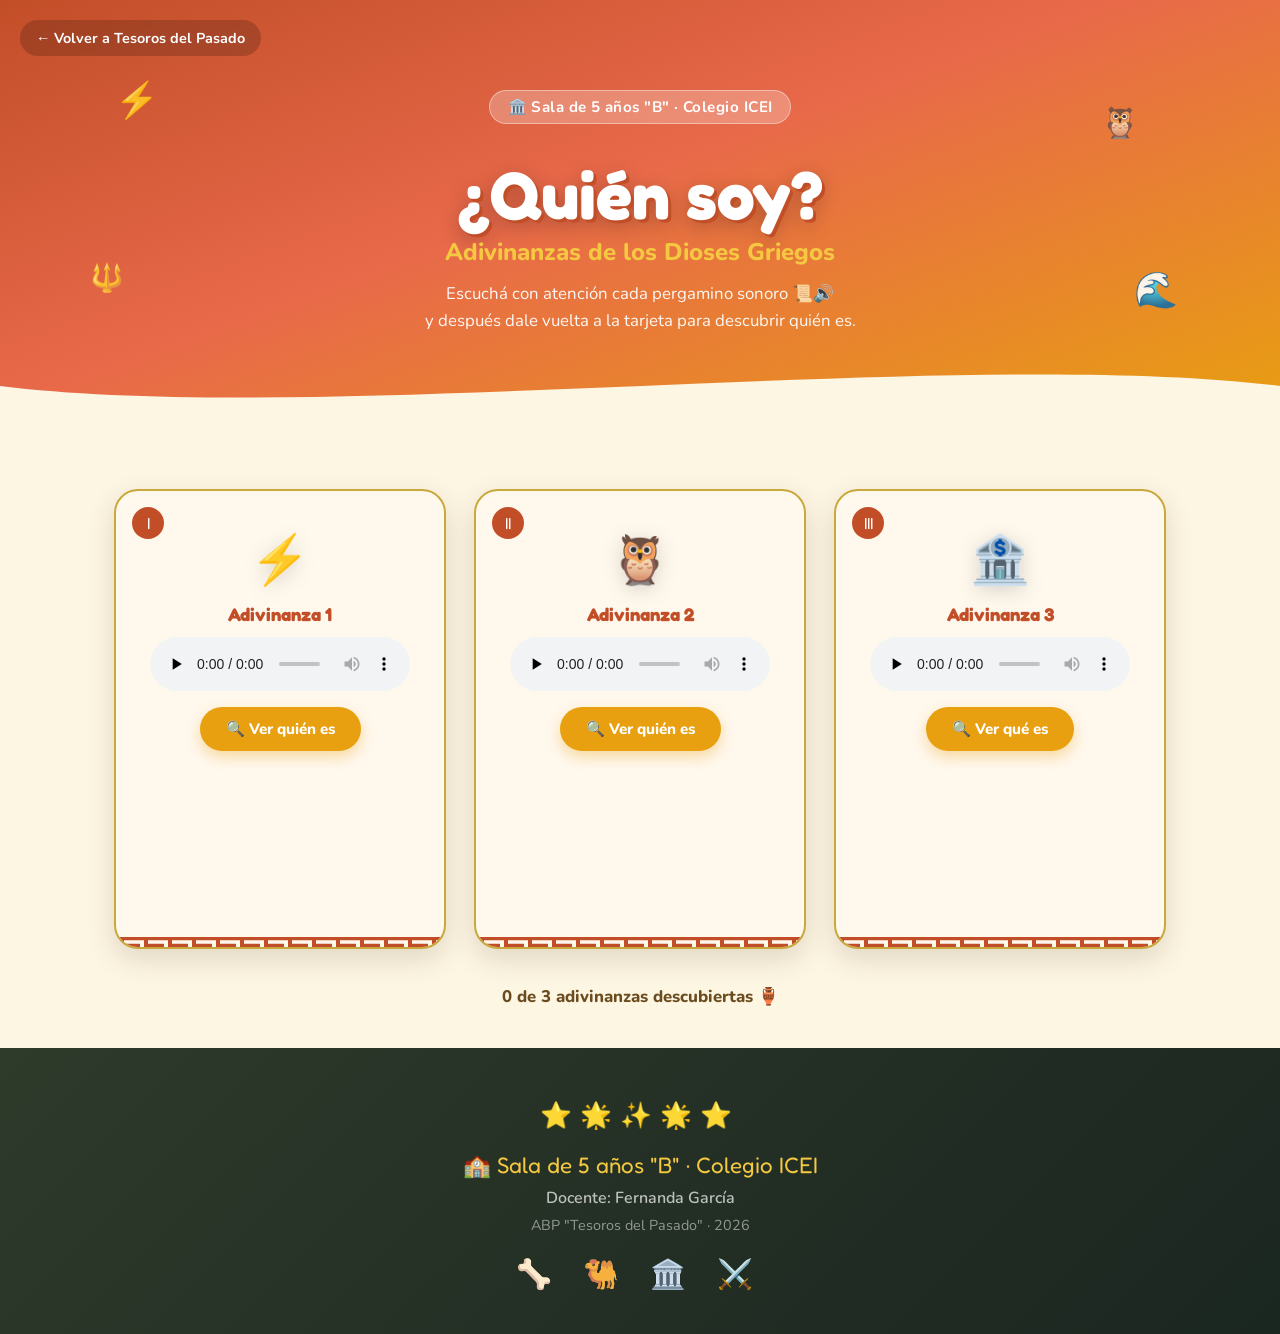
==== commit 98ee0ea1: "Update image references and remove unused riddle" ====
--- a/grecia/adivinanzas.html
+++ b/grecia/adivinanzas.html
@@ -68,8 +68,8 @@
             <div class="riddle-face riddle-back">
               <div class="riddle-img-carousel">
                 <div class="riddle-img-track">
-                  <img src="zeus.jpeg" alt="Dibujo de Zeus - producción 1" class="riddle-carousel-img active" />
-                  <img src="zeus2.jpeg" alt="Dibujo de Zeus - producción 2" class="riddle-carousel-img" />
+                  <img src="Zeus.jpeg" alt="Dibujo de Zeus - producción 1" class="riddle-carousel-img active" />
+                  <img src="Zeus2.jpeg" alt="Dibujo de Zeus - producción 2" class="riddle-carousel-img" />
                 </div>
                 <button type="button" class="riddle-carousel-btn prev" aria-label="Dibujo anterior">‹</button>
                 <button type="button" class="riddle-carousel-btn next" aria-label="Dibujo siguiente">›</button>
@@ -109,7 +109,7 @@
               <div class="riddle-img-carousel">
                 <div class="riddle-img-track">
                   <img src="atenea.jpeg" alt="Dibujo de Zeus - producción 1" class="riddle-carousel-img active" />
-                  <img src="zeus2.jpeg" alt="Dibujo de Zeus - producción 2" class="riddle-carousel-img" />
+                  <img src="Atenea2.jpeg" alt="Dibujo de Zeus - producción 2" class="riddle-carousel-img" />
                 </div>
                 <button type="button" class="riddle-carousel-btn prev" aria-label="Dibujo anterior">‹</button>
                 <button type="button" class="riddle-carousel-btn next" aria-label="Dibujo siguiente">›</button>
@@ -149,8 +149,8 @@
               <div class="riddle-img-carousel">
                 <div class="riddle-img-track">
                    <!-- agregar imagenessssssssssss PARTENÓN -->
-                  <img src="atenea.jpeg" alt="Dibujo de Zeus - producción 1" class="riddle-carousel-img active" />
-                  <img src="zeus2.jpeg" alt="Dibujo de Zeus - producción 2" class="riddle-carousel-img" />
+                  <img src="partenon.jpeg" alt="Dibujo de Zeus - producción 1" class="riddle-carousel-img active" />
+            
                 </div>
                 <button type="button" class="riddle-carousel-btn prev" aria-label="Dibujo anterior">‹</button>
                 <button type="button" class="riddle-carousel-btn next" aria-label="Dibujo siguiente">›</button>
@@ -169,45 +169,8 @@
           </div>
         </div>
 
-<!-- ADIVINANZA 4 · ??????? -->
-        <div class="riddle-card" data-riddle="2">
-          <div class="riddle-inner">
 
-            <div class="riddle-face riddle-front">
-              <div class="riddle-number">IV</div>
-              <span class="riddle-icon"></span>
-              <h2 class="riddle-label">Adivinanza 4</h2>
-             
-              <audio class="riddle-audio" controls preload="none">
-                <source src="Partenon.mp4" type="audio/mpeg" />
-              </audio>
-              <button type="button" class="riddle-flip-btn">
-                <span>🔍 Ver qué es</span>
-              </button>
-            </div>
-
-           <div class="riddle-face riddle-back">
-              <div class="riddle-img-carousel">
-                <div class="riddle-img-track">
-                   <!-- agregar imagenessssssssssss PARTENÓN -->
-                  <img src="atenea.jpeg" alt="Dibujo de Zeus - producción 1" class="riddle-carousel-img active" />
-                  <img src="zeus2.jpeg" alt="Dibujo de Zeus - producción 2" class="riddle-carousel-img" />
-                </div>
-                <button type="button" class="riddle-carousel-btn prev" aria-label="Dibujo anterior">‹</button>
-                <button type="button" class="riddle-carousel-btn next" aria-label="Dibujo siguiente">›</button>
-                <div class="riddle-carousel-dots">
-                  <button type="button" class="riddle-dot-btn active" data-index="0" aria-label="Ver dibujo 1"></button>
-                  <button type="button" class="riddle-dot-btn" data-index="1" aria-label="Ver dibujo 2"></button>
-                </div>
-              </div>
-              <h3 class="riddle-answer-name">¡El Partenón! 🏦</h3>
-              <p class="riddle-answer-fact">Templo griego.</p>
-              <button type="button" class="riddle-flip-btn riddle-flip-back">
-                <span>↩ Volver</span>
-              </button>
-            </div>
-
-          </div>
+ 
         </div>
 
       </div>
